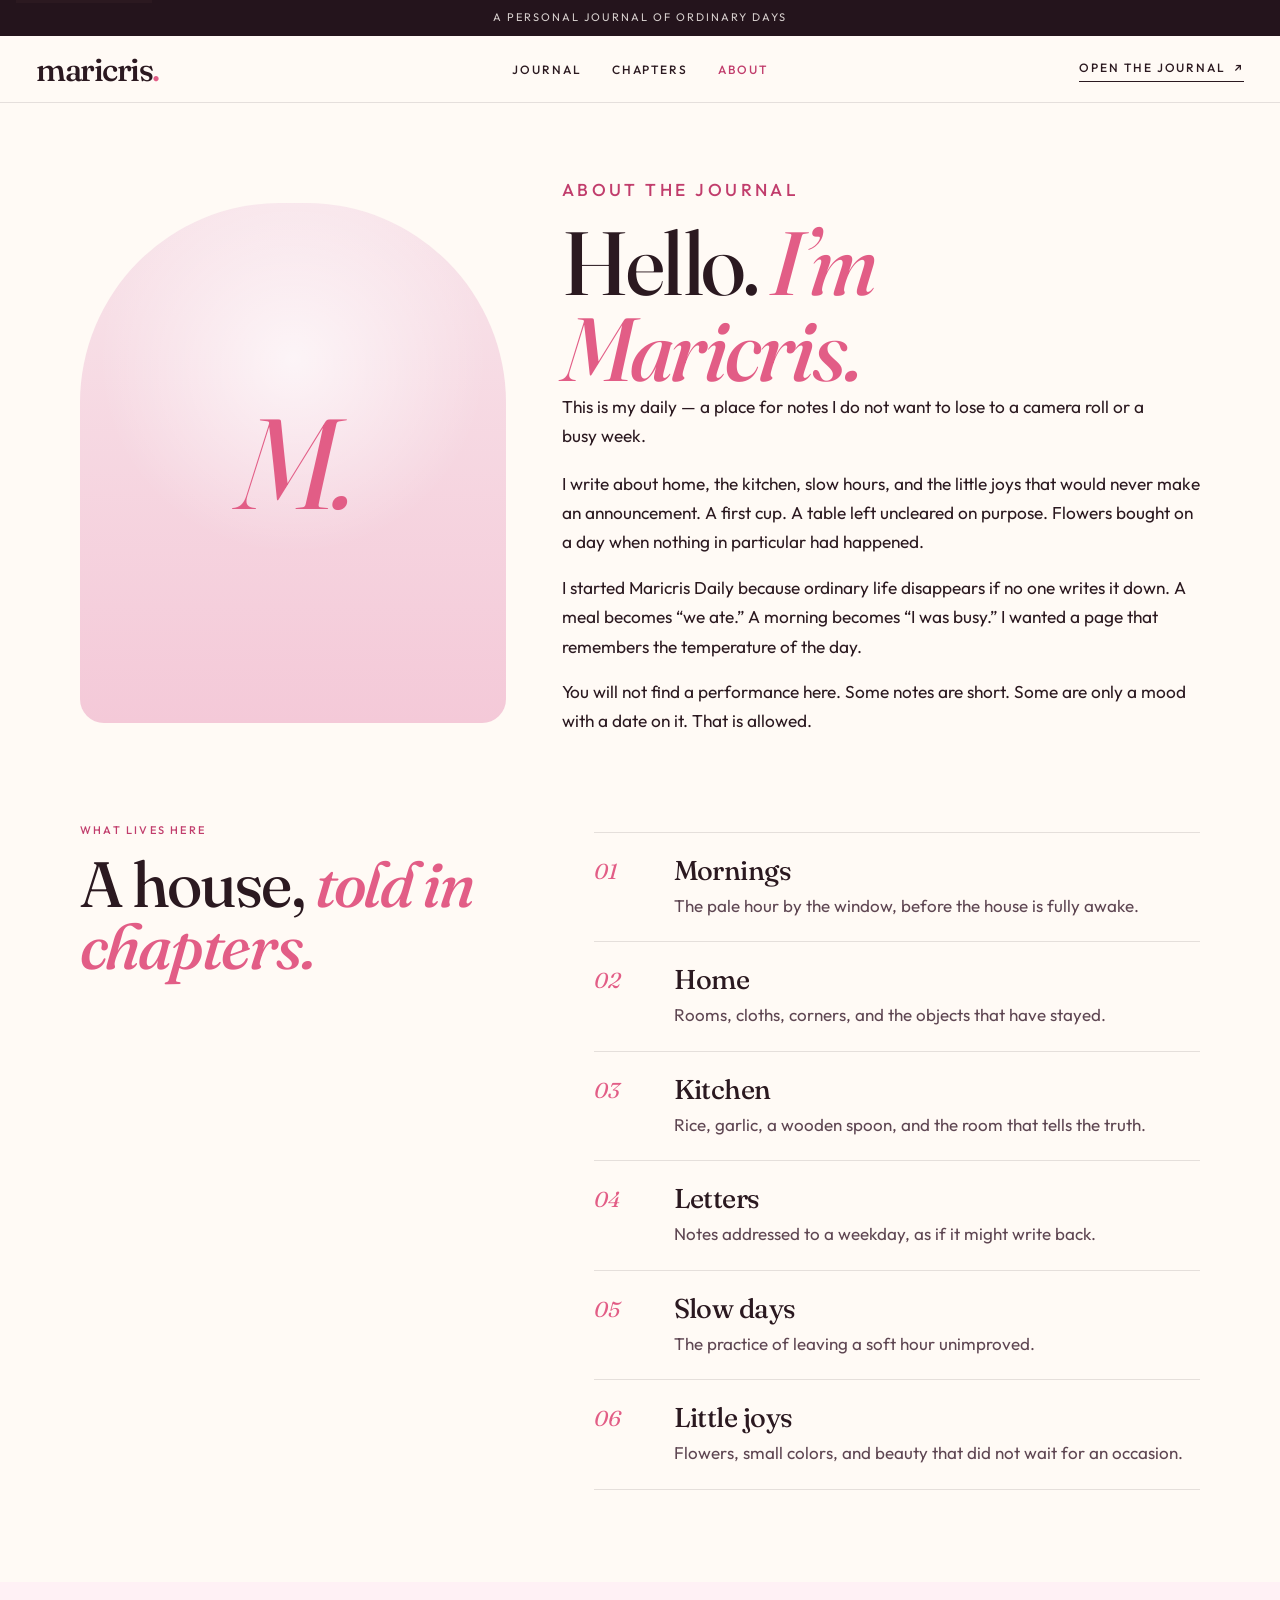
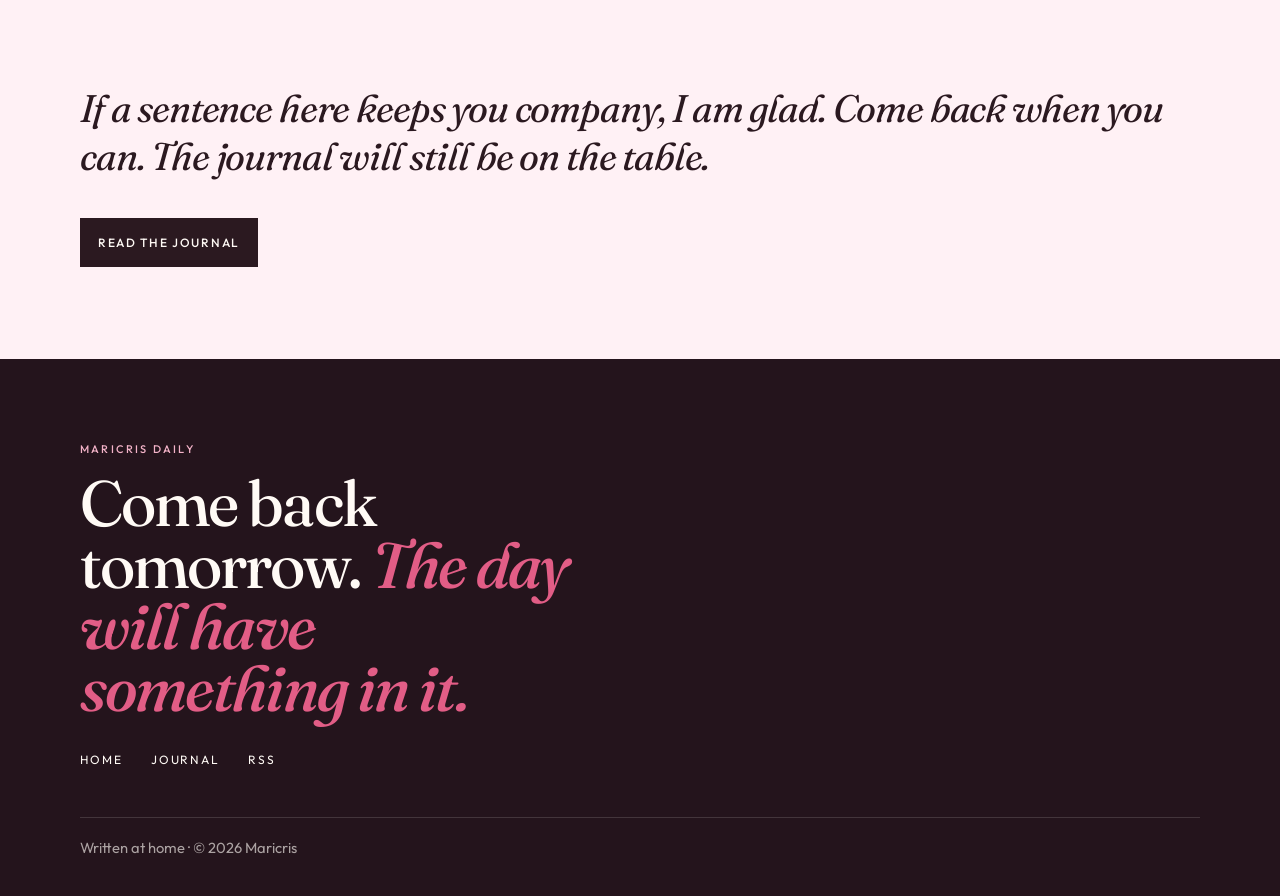
==== about.html @ c7c05c9f "Add the first version of Maricris Daily. A personal journal site so the blog can be published and po" ====
<!DOCTYPE html>
<html lang="en">
  <head>
    <meta charset="utf-8" />
    <meta name="viewport" content="width=device-width, initial-scale=1" />
    <title>About Maricris — Maricris Daily</title>
    <meta
      name="description"
      content="Maricris Daily is a personal journal of home, the kitchen, slow hours, and little joys."
    />
    <meta name="theme-color" content="#fffaf5" />
    <link rel="icon" href="favicon.svg" />
    <link rel="preconnect" href="https://fonts.googleapis.com" />
    <link rel="preconnect" href="https://fonts.gstatic.com" crossorigin />
    <link
      href="https://fonts.googleapis.com/css2?family=Fraunces:ital,opsz,wght@0,9..144,460;0,9..144,560;1,9..144,500;1,9..144,560&family=Outfit:wght@400;500&display=swap"
      rel="stylesheet"
    />
    <link rel="stylesheet" href="css/styles.css" />
  </head>
  <body>
    <a class="skip" href="#content">Skip to content</a>
    <div class="masthead">
      <div class="topbar"><p>A personal journal of ordinary days</p></div>
      <header class="site-header">
        <a class="logo" href="index.html">maricris<span>.</span></a>
        <button class="nav-toggle" type="button" aria-label="Open menu" aria-expanded="false">
          <span></span><span></span>
        </button>
        <nav class="site-nav" aria-label="Primary">
          <a href="journal.html">Journal</a>
          <a href="index.html#chapters">Chapters</a>
          <a href="about.html" aria-current="page">About</a>
        </nav>
        <a class="nav-cta" href="journal.html">Open the journal <span aria-hidden="true">↗</span></a>
      </header>
    </div>

    <main id="content">
      <section class="page-hero">
        <div class="wrap about-grid">
          <div class="monogram" aria-hidden="true">M.</div>
          <div class="prose">
            <p class="kicker">About the journal</p>
            <h1>Hello. <em>I’m Maricris.</em></h1>
            <p class="lede" style="margin-bottom: 18px">
              This is my daily — a place for notes I do not want to lose to a camera roll or a busy
              week.
            </p>
            <p>
              I write about home, the kitchen, slow hours, and the little joys that would never make
              an announcement. A first cup. A table left uncleared on purpose. Flowers bought on a
              day when nothing in particular had happened.
            </p>
            <p>
              I started Maricris Daily because ordinary life disappears if no one writes it down. A
              meal becomes “we ate.” A morning becomes “I was busy.” I wanted a page that remembers
              the temperature of the day.
            </p>
            <p>
              You will not find a performance here. Some notes are short. Some are only a mood with
              a date on it. That is allowed.
            </p>
          </div>
        </div>
      </section>

      <section class="section" style="padding-top: 10px">
        <div class="wrap split split-top">
          <div>
            <p class="kicker">What lives here</p>
            <h2>A house, <em>told in chapters.</em></h2>
          </div>
          <ol class="reasons">
            <li>
              <span>01</span>
              <div>
                <h3>Mornings</h3>
                <p>The pale hour by the window, before the house is fully awake.</p>
              </div>
            </li>
            <li>
              <span>02</span>
              <div>
                <h3>Home</h3>
                <p>Rooms, cloths, corners, and the objects that have stayed.</p>
              </div>
            </li>
            <li>
              <span>03</span>
              <div>
                <h3>Kitchen</h3>
                <p>Rice, garlic, a wooden spoon, and the room that tells the truth.</p>
              </div>
            </li>
            <li>
              <span>04</span>
              <div>
                <h3>Letters</h3>
                <p>Notes addressed to a weekday, as if it might write back.</p>
              </div>
            </li>
            <li>
              <span>05</span>
              <div>
                <h3>Slow days</h3>
                <p>The practice of leaving a soft hour unimproved.</p>
              </div>
            </li>
            <li>
              <span>06</span>
              <div>
                <h3>Little joys</h3>
                <p>Flowers, small colors, and beauty that did not wait for an occasion.</p>
              </div>
            </li>
          </ol>
        </div>
      </section>

      <section class="section section-blush">
        <div class="wrap">
          <p class="pull" style="margin: 0; border: 0; padding: 10px 0">
            If a sentence here keeps you company, I am glad. Come back when you can. The journal
            will still be on the table.
          </p>
          <div class="hero-actions">
            <a class="btn" href="journal.html">Read the journal</a>
          </div>
        </div>
      </section>
    </main>

    <footer class="site-footer">
      <div class="wrap">
        <p class="kicker kicker-light">Maricris Daily</p>
        <h2>Come back tomorrow. <em>The day will have something in it.</em></h2>
        <nav class="footer-links" aria-label="Footer">
          <a href="index.html">Home</a>
          <a href="journal.html">Journal</a>
          <a href="rss.xml">RSS</a>
        </nav>
        <p class="legal">Written at home · © 2026 Maricris</p>
      </div>
    </footer>
    <script src="js/site.js"></script>
  </body>
</html>
---- css/styles.css ----
:root {
  --cream: #fffaf5;
  --white: #ffffff;
  --ink: #2b1920;
  --ink-soft: #5e4652;
  --rose: #e25d86;
  --rose-ink: #c13d6c;
  --blush: #f6d9e3;
  --blush-deep: #f3c6d6;
  --line: rgba(43, 25, 32, 0.12);
  --dark: #24141c;
  --serif: "Fraunces", "Iowan Old Style", Palatino, Georgia, serif;
  --sans: "Outfit", "Avenir Next", "Segoe UI", sans-serif;
  --wrap: min(1120px, calc(100% - 80px));
  --shadow: 0 18px 40px rgba(43, 25, 32, 0.1);
}

*,
*::before,
*::after {
  box-sizing: border-box;
}

html {
  scroll-behavior: smooth;
  scroll-padding-top: 108px;
}

body {
  margin: 0;
  background: var(--cream);
  color: var(--ink);
  font-family: var(--sans);
  font-size: 17px;
  font-weight: 400;
  line-height: 1.6;
}

img,
svg {
  display: block;
  max-width: 100%;
}

a {
  color: inherit;
}

button {
  font: inherit;
  color: inherit;
  cursor: pointer;
}

:focus-visible {
  outline: 2px solid var(--rose);
  outline-offset: 3px;
}

::selection {
  background: var(--blush);
  color: var(--ink);
}

.skip {
  position: absolute;
  left: 16px;
  top: -40px;
  background: var(--ink);
  color: var(--cream);
  padding: 8px 12px;
  z-index: 50;
}

.skip:focus {
  top: 12px;
}

.wrap {
  width: var(--wrap);
  margin: 0 auto;
}

.kicker {
  margin: 0 0 14px;
  font-size: 11px;
  font-weight: 500;
  letter-spacing: 0.2em;
  text-transform: uppercase;
  color: var(--rose-ink);
}

.kicker-light {
  color: #f3b3c8;
}

h1,
h2,
h3 {
  font-family: var(--serif);
  font-weight: 460;
  letter-spacing: -0.03em;
  line-height: 0.96;
}

h1 {
  margin: 0;
  font-size: clamp(3.6rem, 7vw, 6.5rem);
}

h2 {
  margin: 0;
  font-size: clamp(2.7rem, 5vw, 4.5rem);
}

h3 {
  margin: 0;
  font-size: 1.7rem;
  line-height: 1.15;
  letter-spacing: -0.02em;
}

h1 em,
h2 em {
  font-style: italic;
  font-weight: 500;
  color: var(--rose);
}

.lede {
  max-width: 38rem;
  margin: 22px 0 0;
  font-size: 1.125rem;
  line-height: 1.55;
}

.quiet {
  max-width: 38rem;
  margin: 14px 0 0;
  color: var(--ink-soft);
}

.masthead {
  position: sticky;
  top: 0;
  z-index: 40;
  background: rgba(255, 250, 245, 0.94);
  backdrop-filter: blur(14px);
}

.topbar {
  background: var(--dark);
  color: rgba(255, 250, 245, 0.82);
  text-align: center;
  font-size: 11px;
  letter-spacing: 0.18em;
  text-transform: uppercase;
  padding: 9px 16px;
}

.topbar p {
  margin: 0;
}

.site-header {
  position: relative;
  display: flex;
  align-items: center;
  justify-content: space-between;
  gap: 20px;
  padding: 18px 36px 16px;
  border-bottom: 1px solid var(--line);
}

.logo {
  font-family: var(--serif);
  font-size: 2rem;
  font-weight: 520;
  letter-spacing: -0.045em;
  text-decoration: none;
  line-height: 1;
}

.logo span {
  color: var(--rose);
}

.site-nav {
  position: absolute;
  left: 50%;
  transform: translateX(-50%);
  display: flex;
  align-items: center;
  gap: 6px;
}

.site-nav a,
.nav-cta {
  text-decoration: none;
  font-size: 12px;
  font-weight: 500;
  letter-spacing: 0.16em;
  text-transform: uppercase;
}

.site-nav a {
  padding: 8px 12px;
}

.site-nav a[aria-current="page"],
.site-nav a:hover,
.nav-cta:hover {
  color: var(--rose-ink);
}

.nav-cta {
  display: inline-flex;
  align-items: center;
  gap: 8px;
  border-bottom: 1px solid var(--ink);
  padding-bottom: 4px;
}

.nav-toggle {
  display: none;
  width: 44px;
  height: 44px;
  border: 1px solid var(--line);
  background: transparent;
  flex-direction: column;
  justify-content: center;
  align-items: center;
  gap: 6px;
}

.nav-toggle span {
  display: block;
  width: 16px;
  height: 1.5px;
  background: var(--ink);
}

.hero {
  padding: 64px 0 36px;
}

.hero-grid {
  display: grid;
  grid-template-columns: minmax(0, 1.05fr) minmax(0, 0.95fr);
  gap: 36px;
  align-items: center;
}

.hero-copy h1 {
  max-width: 9ch;
}

.hero-actions {
  display: flex;
  flex-wrap: wrap;
  align-items: center;
  gap: 22px;
  margin-top: 28px;
}

.btn {
  display: inline-flex;
  align-items: center;
  gap: 10px;
  background: var(--ink);
  color: var(--cream);
  text-decoration: none;
  padding: 15px 18px;
  font-size: 12px;
  font-weight: 500;
  letter-spacing: 0.14em;
  text-transform: uppercase;
}

.btn:hover {
  background: var(--rose);
}

.text-link {
  font-size: 12px;
  font-weight: 500;
  letter-spacing: 0.14em;
  text-transform: uppercase;
  text-underline-offset: 6px;
}

.chip-row {
  display: flex;
  flex-wrap: wrap;
  gap: 8px 16px;
  margin: 34px 0 0;
  padding-top: 20px;
  border-top: 1px solid var(--line);
  color: var(--ink-soft);
  font-size: 11px;
  letter-spacing: 0.16em;
  text-transform: uppercase;
}

.hero-art {
  position: relative;
  min-height: 640px;
  padding: 18px 8px 28px 24px;
}

.hero-art::before {
  content: "";
  position: absolute;
  z-index: 0;
  top: 46px;
  right: 0;
  bottom: 18px;
  left: 78px;
  background: #f7d5e3;
  border-radius: 240px 240px 28px 28px;
}

.arch {
  position: relative;
  z-index: 1;
  height: 600px;
  overflow: hidden;
  border-radius: 280px 280px 24px 24px;
  background: #f6d3e0;
  box-shadow: 0 24px 50px rgba(43, 25, 32, 0.08);
}

.arch-art {
  width: 100%;
  height: 100%;
}

.seal {
  position: absolute;
  z-index: 2;
  top: 28px;
  right: 26px;
  width: 112px;
  height: 112px;
  margin: 0;
  display: grid;
  place-items: center;
  border-radius: 50%;
  background: var(--rose);
  color: white;
  text-align: center;
  font-size: 11px;
  font-weight: 500;
  letter-spacing: 0.14em;
  text-transform: uppercase;
  line-height: 1.3;
  transform: rotate(8deg);
}

.float {
  position: absolute;
  z-index: 3;
  width: 198px;
  margin: 0;
  padding: 16px 18px 14px;
  background: var(--cream);
  box-shadow: var(--shadow);
}

.float p,
.float strong,
.float span {
  display: block;
}

.float p {
  margin: 0;
  font-size: 11px;
  letter-spacing: 0.16em;
  text-transform: uppercase;
  color: var(--ink-soft);
}

.float strong {
  margin-top: 8px;
  font-family: var(--serif);
  font-size: 1.7rem;
  font-weight: 500;
  letter-spacing: -0.03em;
  line-height: 1;
}

.float span {
  margin-top: 6px;
  color: var(--ink-soft);
  font-size: 0.92rem;
}

.float-place {
  top: 86px;
  right: 0;
  width: 176px;
}

.float-note {
  left: 0;
  bottom: 64px;
  width: 220px;
}

.ribbon {
  background: var(--white);
  border-top: 1px solid var(--line);
  border-bottom: 1px solid var(--line);
  padding: 26px 0;
  margin-top: 20px;
}

.ribbon-row {
  display: flex;
  justify-content: space-between;
  gap: 18px 28px;
  align-items: center;
}

.ribbon-label {
  font-size: 10px;
  letter-spacing: 0.18em;
  text-transform: uppercase;
  color: var(--rose-ink);
}

.ribbon-row ul {
  display: flex;
  flex-wrap: wrap;
  justify-content: flex-end;
  gap: 10px 26px;
  margin: 0;
  padding: 0;
  list-style: none;
}

.ribbon-row a {
  text-decoration: none;
  font-size: 12px;
  letter-spacing: 0.16em;
  text-transform: uppercase;
}

.ribbon-row a:hover {
  color: var(--rose-ink);
}

.section {
  padding: 92px 0;
}

.section-blush {
  background: #fff1f5;
}

.feature {
  display: grid;
  grid-template-columns: 1.15fr 0.85fr;
  gap: 42px;
  align-items: center;
  margin-top: 8px;
  text-decoration: none;
  color: inherit;
}

.feature:hover h2 {
  color: var(--rose-ink);
}

.feature .plate {
  min-height: 420px;
}

.split {
  display: grid;
  grid-template-columns: 0.86fr 1.14fr;
  gap: 56px;
  align-items: center;
}

.split-top {
  align-items: start;
}

.chapters {
  display: grid;
  grid-template-columns: 1fr 1fr;
  background: var(--white);
  border: 1px solid var(--line);
}

.chapters a {
  display: block;
  min-height: 180px;
  padding: 26px 26px 22px;
  text-decoration: none;
  border-right: 1px solid var(--line);
  border-bottom: 1px solid var(--line);
}

.chapters a:nth-child(2n) {
  border-right: 0;
}

.chapters a:nth-last-child(-n + 2) {
  border-bottom: 0;
}

.chapters a:first-child {
  background: var(--rose);
  color: white;
}

.chapters a:first-child .index,
.chapters a:first-child p {
  color: rgba(255, 250, 245, 0.86);
}

.chapters .index {
  font-family: var(--serif);
  font-style: italic;
  color: var(--rose);
}

.chapters h3 {
  margin: 16px 0 8px;
  font-size: 2rem;
}

.chapters p {
  margin: 0;
  color: var(--ink-soft);
  font-size: 0.98rem;
}

.chapters a:hover h3 {
  text-decoration: underline;
  text-underline-offset: 4px;
}

.section-head {
  display: grid;
  grid-template-columns: 1.3fr 0.7fr;
  gap: 32px;
  align-items: end;
  margin-bottom: 34px;
}

.section-head p:last-child {
  margin: 0;
  color: var(--ink-soft);
}

.film-row {
  display: grid;
  grid-template-columns: repeat(4, 1fr);
  gap: 16px;
}

.film-card,
.entry {
  background: var(--white);
  text-decoration: none;
  color: inherit;
  border: 1px solid rgba(43, 25, 32, 0.08);
}

.film-card {
  display: flex;
  flex-direction: column;
  min-height: 100%;
}

.film-card .plate {
  min-height: 230px;
}

.film-meta,
.entry-body {
  padding: 18px 18px 20px;
}

.film-meta h3,
.entry-body h3 {
  font-size: 1.45rem;
}

.film-card:hover h3,
.entry:hover h3,
.feature:hover h2 {
  color: var(--rose-ink);
}

.plate {
  position: relative;
  overflow: hidden;
  min-height: 210px;
  background:
    radial-gradient(circle at 28% 18%, rgba(255, 255, 255, 0.8), transparent 42%),
    linear-gradient(165deg, #f8d7cf 0%, #f6d9e3 52%, #fff6f2 100%);
}

.plate::before,
.plate::after {
  content: "";
  position: absolute;
  border-radius: 50%;
}

.plate::before {
  width: 180px;
  height: 180px;
  right: -40px;
  top: -50px;
  border: 1.5px solid rgba(226, 93, 134, 0.45);
}

.plate::after {
  width: 90px;
  height: 130px;
  left: 18%;
  bottom: -28px;
  background: rgba(255, 250, 245, 0.55);
  transform: rotate(18deg);
  border-radius: 80px;
}

.plate-mark {
  position: absolute;
  z-index: 1;
  left: 20px;
  bottom: 16px;
  font-family: var(--serif);
  font-style: italic;
  font-size: 1.8rem;
  letter-spacing: -0.03em;
}

.plate-home {
  background:
    radial-gradient(circle at 70% 20%, rgba(255, 255, 255, 0.7), transparent 36%),
    linear-gradient(160deg, #f8e6dc, #f4cddd);
}

.plate-kitchen {
  background:
    radial-gradient(circle at 20% 80%, rgba(255, 255, 255, 0.65), transparent 40%),
    linear-gradient(165deg, #f6e3cf, #f7d0df);
}

.plate-letters {
  background:
    radial-gradient(circle at 80% 80%, rgba(255, 255, 255, 0.7), transparent 35%),
    linear-gradient(180deg, #fff1f5, #f0c9d8);
}

.plate-slow {
  background:
    radial-gradient(circle at 40% 30%, rgba(255, 255, 255, 0.75), transparent 40%),
    linear-gradient(165deg, #f7efe8, #f3d0de);
}

.plate-joys {
  background:
    radial-gradient(circle at 30% 20%, rgba(255, 255, 255, 0.8), transparent 36%),
    linear-gradient(160deg, #fde8ef, #f6c3d6);
}

.band-dark {
  background: var(--dark);
  color: var(--cream);
  padding: 96px 0;
}

.band-dark .split {
  align-items: center;
}

.band-dark h2 em {
  color: #f3a9c2;
}

.letter-card {
  background: var(--cream);
  color: var(--ink);
  padding: 32px 30px;
}

.letter-card p {
  margin: 0;
  font-family: var(--serif);
  font-size: clamp(1.5rem, 2vw, 1.85rem);
  font-style: italic;
  line-height: 1.3;
  letter-spacing: -0.02em;
}

.letter-card a {
  display: inline-block;
  margin-top: 22px;
}

.about-teaser {
  display: grid;
  grid-template-columns: 0.8fr 1.2fr;
  gap: 48px;
  align-items: center;
}

.monogram {
  height: 360px;
  display: grid;
  place-items: center;
  background:
    radial-gradient(circle at 50% 30%, rgba(255, 255, 255, 0.7), transparent 46%),
    linear-gradient(#f8e4ea, #f4c9d8);
  border-radius: 200px 200px 24px 24px;
  font-family: var(--serif);
  font-style: italic;
  font-size: 7rem;
  color: var(--rose);
  letter-spacing: -0.04em;
}

.site-footer {
  background: var(--dark);
  color: var(--cream);
  padding: 82px 0 36px;
}

.site-footer h2 {
  max-width: 12ch;
}

.footer-links {
  display: flex;
  flex-wrap: wrap;
  gap: 18px 28px;
  margin: 32px 0 0;
}

.footer-links a {
  text-decoration: none;
  font-size: 12px;
  letter-spacing: 0.16em;
  text-transform: uppercase;
}

.footer-links a:hover {
  color: #f3a9c2;
}

.legal {
  margin: 48px 0 0;
  padding-top: 18px;
  border-top: 1px solid rgba(255, 250, 245, 0.14);
  color: rgba(255, 250, 245, 0.62);
  font-size: 0.92rem;
}

.page-hero {
  padding: 72px 0 20px;
}

.page-hero h1 {
  max-width: 10ch;
}

.filters {
  display: flex;
  flex-wrap: wrap;
  gap: 8px;
  margin: 28px 0 8px;
}

.filters button {
  border: 1px solid var(--line);
  background: transparent;
  padding: 8px 12px;
  font-size: 11px;
  letter-spacing: 0.14em;
  text-transform: uppercase;
}

.filters button.is-active,
.filters button:hover {
  background: var(--ink);
  color: var(--cream);
  border-color: var(--ink);
}

.entries {
  display: grid;
  grid-template-columns: repeat(3, 1fr);
  gap: 18px;
  padding-bottom: 80px;
}

.entry.is-hidden {
  display: none;
}

.entry-body p {
  margin: 10px 0 0;
  color: var(--ink-soft);
}

.about-grid {
  display: grid;
  grid-template-columns: 0.8fr 1.2fr;
  gap: 56px;
  align-items: center;
  padding-bottom: 40px;
}

.about-grid .monogram {
  height: 520px;
  font-size: 8rem;
}

.prose p {
  margin: 0 0 16px;
  font-size: 1.08rem;
  line-height: 1.7;
}

.reasons {
  list-style: none;
  margin: 10px 0 0;
  padding: 0;
  border-top: 1px solid var(--line);
}

.reasons li {
  display: grid;
  grid-template-columns: 72px 1fr;
  gap: 8px;
  padding: 22px 0;
  border-bottom: 1px solid var(--line);
}

.reasons span {
  font-family: var(--serif);
  font-style: italic;
  font-size: 1.35rem;
  color: var(--rose);
}

.reasons h3 {
  font-size: 1.7rem;
  margin-bottom: 6px;
}

.reasons p {
  margin: 0;
  color: var(--ink-soft);
}

.pull {
  margin: 20px 0 70px;
  padding: 42px 0;
  border-top: 1px solid var(--line);
  border-bottom: 1px solid var(--line);
  font-family: var(--serif);
  font-style: italic;
  font-size: clamp(1.8rem, 3vw, 2.5rem);
  line-height: 1.25;
  letter-spacing: -0.03em;
}

.note {
  width: min(740px, calc(100% - 48px));
  margin: 0 auto;
  padding: 64px 0 20px;
}

.note-kicker {
  margin-bottom: 18px;
}

.note h1 {
  font-size: clamp(3rem, 6vw, 4.8rem);
  max-width: 12ch;
}

.note-meta {
  display: flex;
  flex-wrap: wrap;
  gap: 8px 18px;
  margin: 22px 0 34px;
  color: var(--ink-soft);
  font-size: 0.95rem;
}

.note-body p {
  margin: 0 0 1.15em;
  font-size: 1.14rem;
  line-height: 1.75;
}

.note-body p:first-of-type::first-letter {
  float: left;
  margin: 8px 10px 0 0;
  font-family: var(--serif);
  font-size: 3.5rem;
  line-height: 0.8;
  color: var(--rose);
}

.note-body blockquote {
  margin: 1.6em 0;
  padding: 0;
  border: 0;
  font-family: var(--serif);
  font-style: italic;
  font-size: clamp(1.6rem, 3vw, 2.05rem);
  line-height: 1.3;
  letter-spacing: -0.03em;
}

.note-end {
  margin-top: 28px;
  color: var(--ink-soft);
}

.note-more {
  width: var(--wrap);
  margin: 20px auto 80px;
}

.note-more h2 {
  font-size: clamp(2rem, 4vw, 3rem);
  margin-bottom: 20px;
}

.more-grid {
  display: grid;
  grid-template-columns: 1fr 1fr;
  gap: 16px;
}

.empty-note {
  display: none;
  margin: 18px 0 40px;
  color: var(--ink-soft);
}

.empty-note.is-visible {
  display: block;
}

@media (max-width: 980px) {
  :root {
    --wrap: min(1120px, calc(100% - 40px));
  }

  .hero-grid,
  .feature,
  .split,
  .section-head,
  .about-teaser,
  .about-grid,
  .film-row,
  .more-grid {
    grid-template-columns: 1fr;
  }

  .entries {
    grid-template-columns: 1fr 1fr;
  }

  .hero-copy h1,
  .page-hero h1,
  .note h1,
  .site-footer h2 {
    max-width: none;
  }

  .hero-art {
    min-height: 560px;
    margin-top: 12px;
  }

  .arch {
    height: 520px;
  }

  .about-grid .monogram,
  .monogram {
    height: 320px;
  }
}

@media (max-width: 760px) {
  .site-header {
    flex-wrap: wrap;
    padding: 14px 18px;
  }

  .nav-toggle {
    display: flex;
  }

  .nav-cta {
    display: none;
  }

  .site-nav {
    display: none;
    position: static;
    transform: none;
    flex-basis: 100%;
    flex-direction: column;
    align-items: flex-start;
    gap: 2px;
    padding: 8px 0 6px;
    background: #fffaf5;
  }

  .site-nav.is-open {
    display: flex;
  }

  .site-nav a {
    padding: 12px 0;
    font-size: 14px;
  }

  .hero {
    padding-top: 36px;
  }

  .hero-art {
    padding-left: 0;
    min-height: 500px;
  }

  .hero-art::before {
    left: 36px;
  }

  .float-note {
    left: 0;
    bottom: 20px;
  }

  .float-place {
    top: 24px;
    right: 0;
  }

  .ribbon-row,
  .ribbon-row ul {
    justify-content: flex-start;
  }

  .section,
  .band-dark {
    padding: 64px 0;
  }

  .entries,
  .chapters,
  .chapters a:nth-child(2n),
  .chapters a:nth-last-child(-n + 2) {
    grid-template-columns: 1fr;
    border-right: 0;
  }

  .chapters a {
    border-right: 0;
    border-bottom: 1px solid var(--line);
  }

  .chapters a:last-child {
    border-bottom: 0;
  }

  .feature .plate {
    min-height: 280px;
  }

  h1 {
    font-size: clamp(3.1rem, 14vw, 4.4rem);
  }
}

@media (prefers-reduced-motion: reduce) {
  html {
    scroll-behavior: auto;
  }

  .film-card,
  .entry,
  .feature,
  .btn {
    transition: none;
  }
}

@media print {
  .masthead,
  .site-footer,
  .note-more,
  .hero-actions,
  .filters {
    display: none !important;
  }

  body {
    background: white;
  }

  .note {
    width: auto;
    padding-top: 0;
  }
}
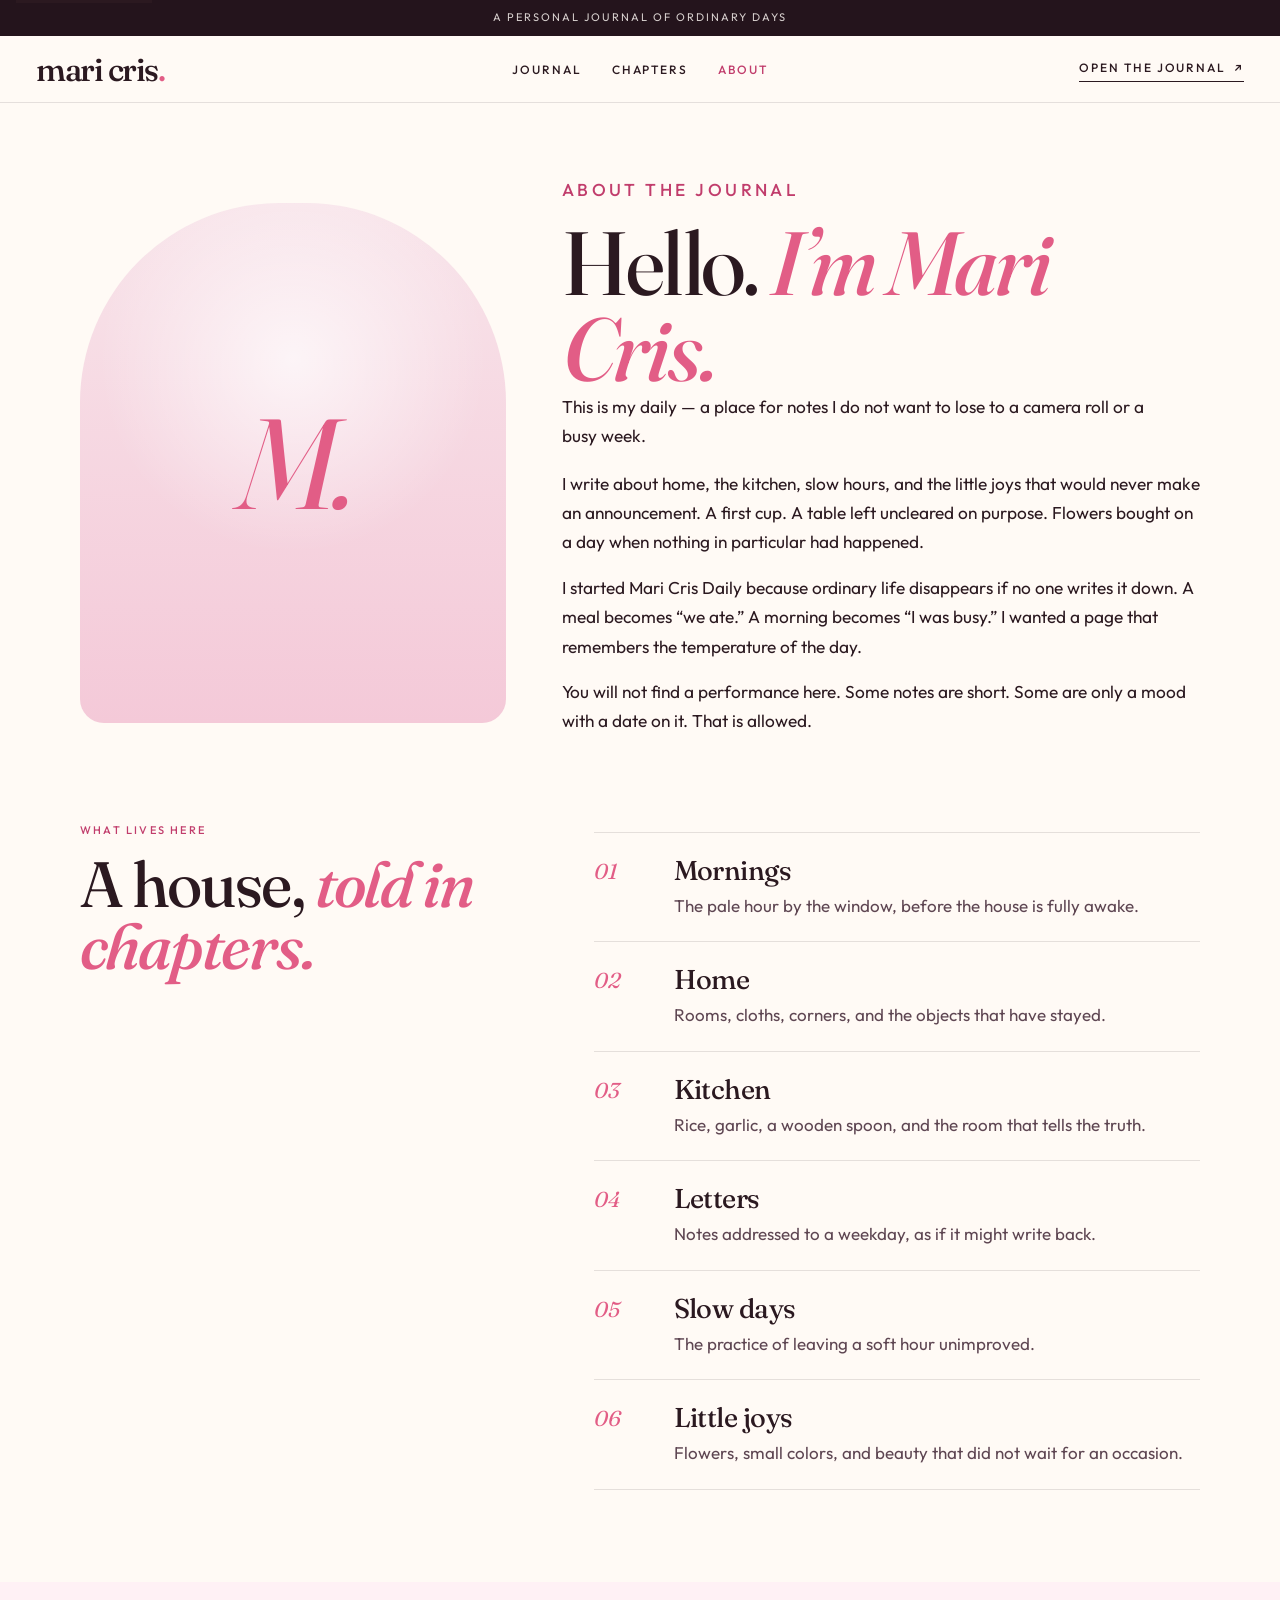
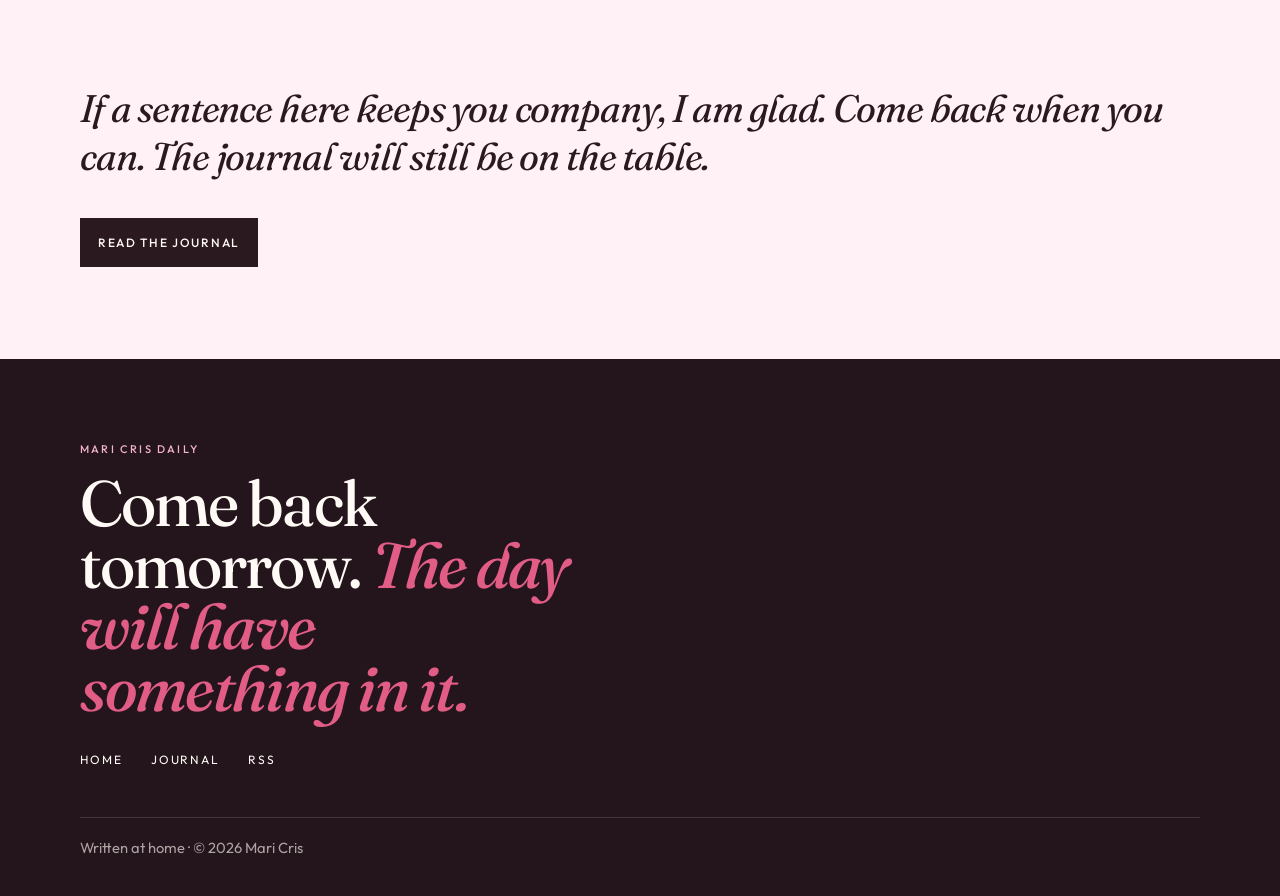
==== commit 3cf2ffbb: "Spell her name Mari Cris wherever a reader sees it. Co-authored-by: Cursor <cursoragent@cursor.com>" ====
--- a/about.html
+++ b/about.html
@@ -3,10 +3,10 @@
   <head>
     <meta charset="utf-8" />
     <meta name="viewport" content="width=device-width, initial-scale=1" />
-    <title>About Maricris — Maricris Daily</title>
+    <title>About Mari Cris — Mari Cris Daily</title>
     <meta
       name="description"
-      content="Maricris Daily is a personal journal of home, the kitchen, slow hours, and little joys."
+      content="Mari Cris Daily is a personal journal of home, the kitchen, slow hours, and little joys."
     />
     <meta name="theme-color" content="#fffaf5" />
     <link rel="icon" href="favicon.svg" />
@@ -23,7 +23,7 @@
     <div class="masthead">
       <div class="topbar"><p>A personal journal of ordinary days</p></div>
       <header class="site-header">
-        <a class="logo" href="index.html">maricris<span>.</span></a>
+        <a class="logo" href="index.html">mari cris<span>.</span></a>
         <button class="nav-toggle" type="button" aria-label="Open menu" aria-expanded="false">
           <span></span><span></span>
         </button>
@@ -42,7 +42,7 @@
           <div class="monogram" aria-hidden="true">M.</div>
           <div class="prose">
             <p class="kicker">About the journal</p>
-            <h1>Hello. <em>I’m Maricris.</em></h1>
+            <h1>Hello. <em>I’m Mari Cris.</em></h1>
             <p class="lede" style="margin-bottom: 18px">
               This is my daily — a place for notes I do not want to lose to a camera roll or a busy
               week.
@@ -53,7 +53,7 @@
               day when nothing in particular had happened.
             </p>
             <p>
-              I started Maricris Daily because ordinary life disappears if no one writes it down. A
+              I started Mari Cris Daily because ordinary life disappears if no one writes it down. A
               meal becomes “we ate.” A morning becomes “I was busy.” I wanted a page that remembers
               the temperature of the day.
             </p>
@@ -133,14 +133,14 @@
 
     <footer class="site-footer">
       <div class="wrap">
-        <p class="kicker kicker-light">Maricris Daily</p>
+        <p class="kicker kicker-light">Mari Cris Daily</p>
         <h2>Come back tomorrow. <em>The day will have something in it.</em></h2>
         <nav class="footer-links" aria-label="Footer">
           <a href="index.html">Home</a>
           <a href="journal.html">Journal</a>
           <a href="rss.xml">RSS</a>
         </nav>
-        <p class="legal">Written at home · © 2026 Maricris</p>
+        <p class="legal">Written at home · © 2026 Mari Cris</p>
       </div>
     </footer>
     <script src="js/site.js"></script>
--- a/css/styles.css
+++ b/css/styles.css
@@ -179,6 +179,7 @@
   letter-spacing: -0.045em;
   text-decoration: none;
   line-height: 1;
+  white-space: nowrap;
 }
 
 .logo span {
